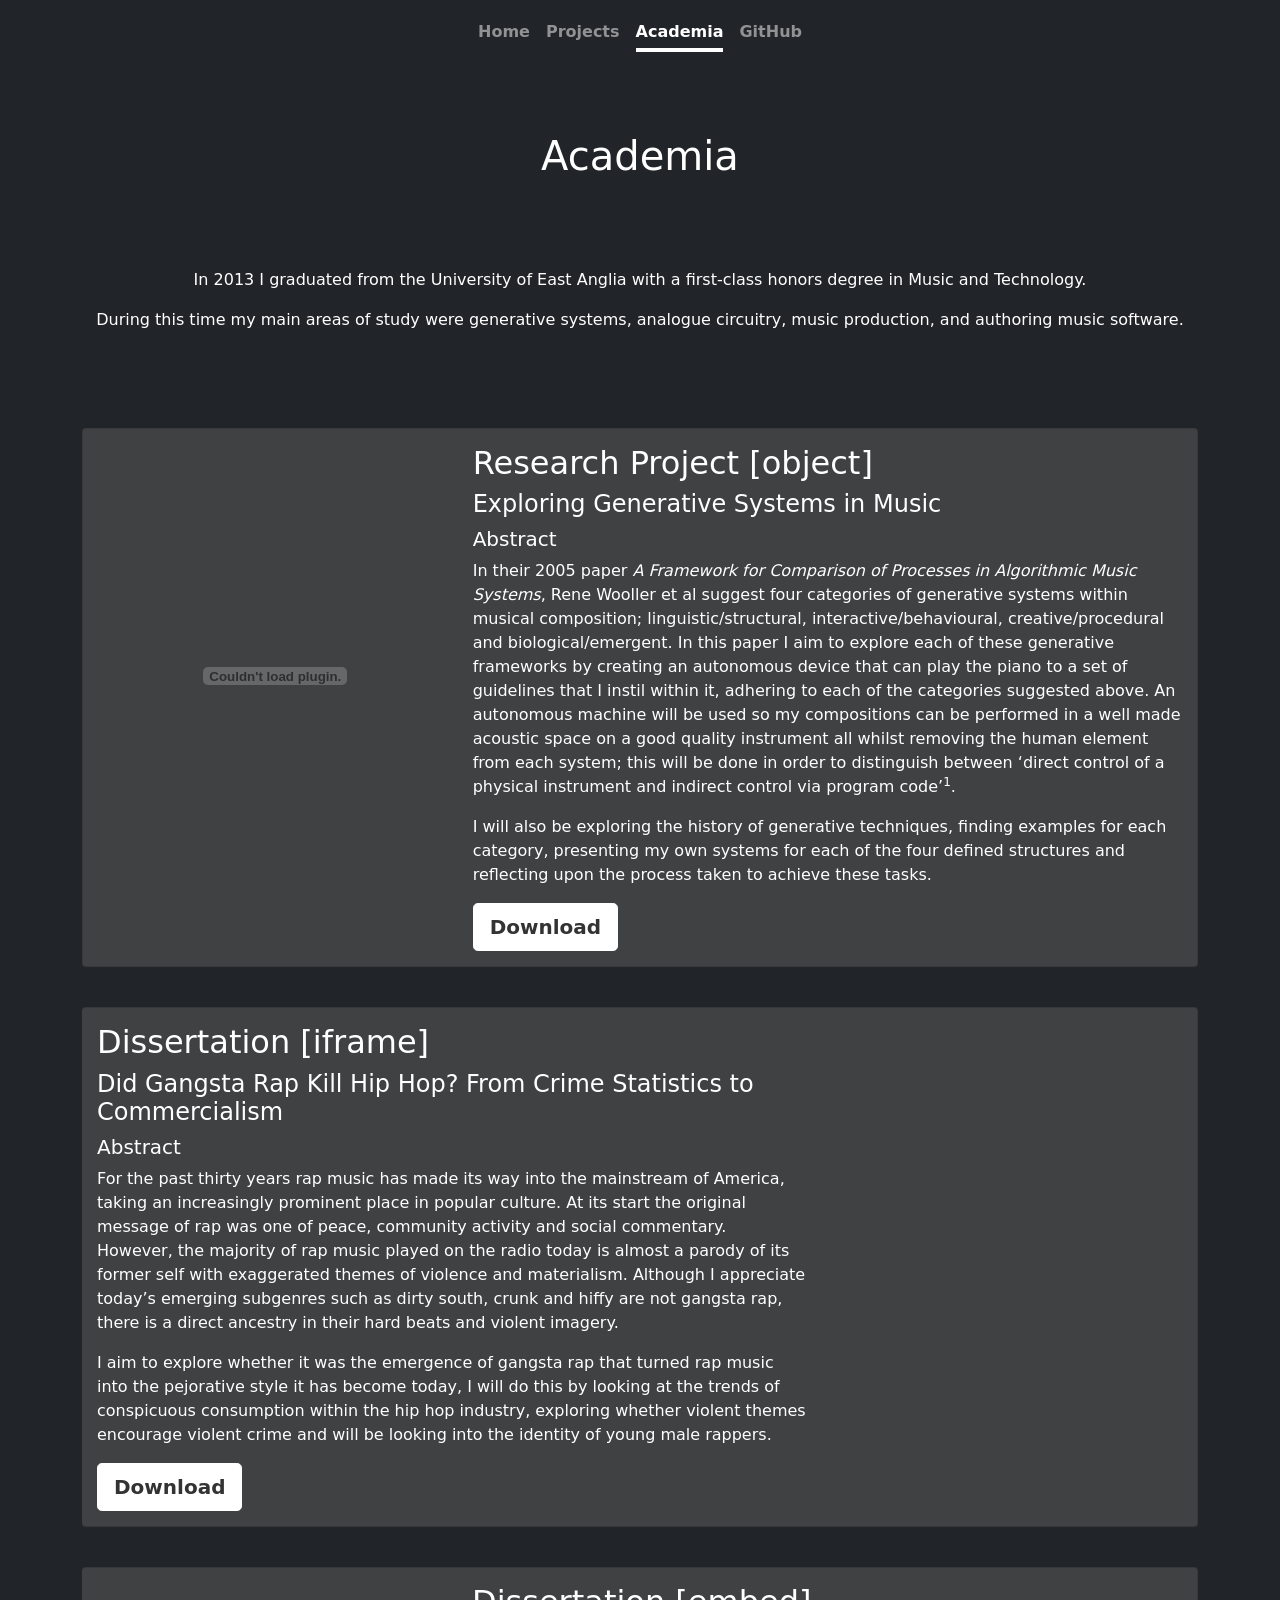
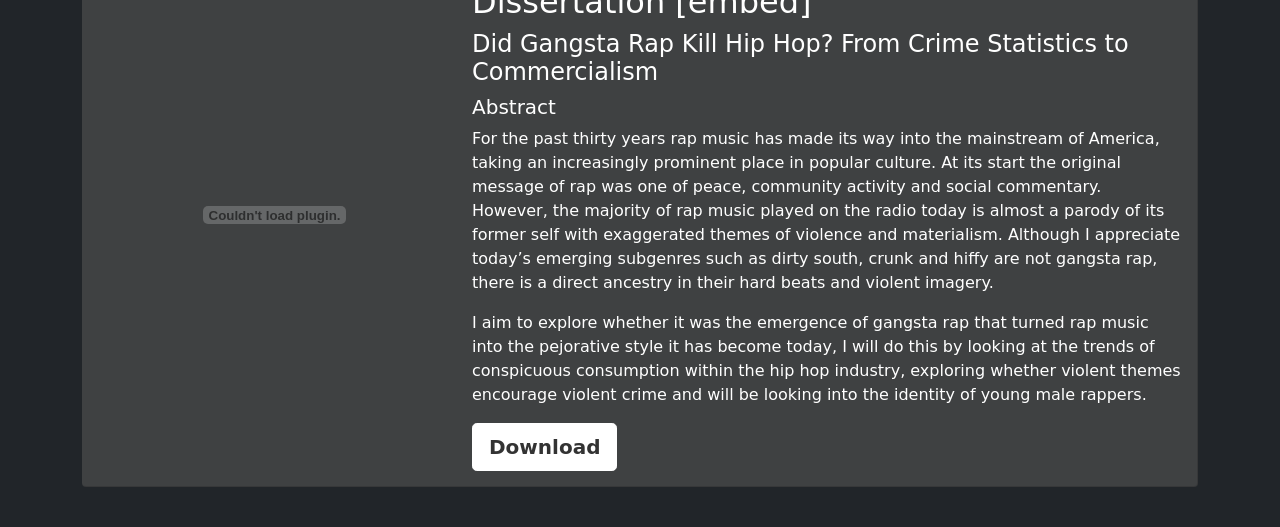
==== academia/index.html @ 973aef9a "Adding academia page" ====
<!doctype html>
<html lang="en" class="h-100">
    <head>
        <meta charset="utf-8">
        <meta name="viewport" content="width=device-width, initial-scale=1">
        <title>Toby Butchart GitHub</title>
        <meta name="author" content="Toby Butchart">
        <meta name="description" content="Delphi, C#, PHP and Web developer. 10 years experience specialising in systems design and hardware integration.">
        <meta name="subject" content="Toby Butchart">
        <meta name="application-name" content="Toby Butchart">
        <meta name="theme-color" content="#212529">
        <meta name="msapplication-TileColor" content="#212529">
        <meta property="og:url" content="https://tobybutchart.github.io/academia/">
        <meta property="og:locale" content="en">
        <meta property="og:type" content="website">
        <meta property="og:title" content="Toby Butchart">
        <meta property="og:image" content="../img/icons/android-chrome-192x192.png">
        <meta property="og:image:alt" content="Toby Butchart">
        <meta property="og:description" content="Delphi, C#, PHP and Web developer. 10 years experience specialising in systems design and hardware integration.">
        <meta property="og:site_name" content="tobybutchart.github.io">
        <meta property="article:author" content="Toby Butchart">
        <meta name="twitter:url" content="https://tobybutchart.github.io/academia/">
        <meta name="twitter:title" content="Toby Butchart">
        <meta name="twitter:card" content="summary">
        <meta name="twitter:description" content="Delphi, C#, PHP and Web developer. 10 years experience specialising in systems design and hardware integration.">
        <meta name="twitter:image" content="../img/icons/android-chrome-192x192.png">
        <meta name="twitter:image:alt" content="Toby Butchart">
        <link rel="apple-touch-icon-precomposed" href="../img/icons/favicon-32x32.png">
        <link rel="apple-touch-icon" sizes="180x180" href="../img/icons/apple-touch-icon.png">
        <link rel="icon" type="image/png" href="../img/icons/favicon-16x16.png" sizes="16x16">
        <link rel="icon" type="image/png" href="../img/icons/favicon-32x32.png" sizes="32x32">
        <link rel="icon" type="image/png" href="../img/icons/apple-touch-icon.png" sizes="180x180">
        <link rel="icon" type="image/png" href="../img/icons/android-chrome-192x192.png" sizes="192x192">
        <link rel="icon" type="image/png" href="../img/icons/android-chrome-512x512.png" sizes="512x512">
        <link rel="shortcut icon" href="../img/icons/favicon-32x32.png">
        <link rel="icon" type="image/png" href="../img/icons/favicon-32x32.png">
        <!--[if IE]><link rel="SHORTCUT ICON" href="../img/icons/favicon.ico"/><![endif]-->
        <link href="../css/bootstrap.min.css" rel="stylesheet">
        <style>
            .bd-placeholder-img {
                font-size: 1.125rem;
                text-anchor: middle;
                -webkit-user-select: none;
                -moz-user-select: none;
                user-select: none;
            }
            @media (min-width: 768px) {
                .bd-placeholder-img-lg {
                    font-size: 3.5rem;
                }
            }
        </style>
        <link href="../css/cover.css" rel="stylesheet">
    </head>
    <body class="d-flex h-100 text-center text-white bg-dark">
        <div class="projects-container d-flex w-100 h-100 p-3 mx-auto flex-column">
            <header class="mb-auto">
                <div>
                    <nav class="nav nav-masthead justify-content-center">
                        <a class="nav-link" href="https://tobybutchart.github.io/">Home</a>
                        <a class="nav-link" href="https://tobybutchart.github.io/projects/">Projects</a>
                        <a class="nav-link active" aria-current="page" href="https://tobybutchart.github.io/academia/">Academia</a>
                        <a class="nav-link" href="https://github.com/tobybutchart/">GitHub</a>
                    </nav>
                </div>
            </header>
            <main class="px-3">
                <h1 class="projects-heading">Academia</h1>
                <p>In 2013 I graduated from the University of East Anglia with a first-class honors degree in Music and Technology.</p>
                <p class="intro-text">During this time my main areas of study were generative systems, analogue circuitry, music production, and authoring music software.</p>
                <div class="container text-start">
                    <div class="card-group vgr-cards">
                        <div class="card bg-darkish rounded">
                            <div class="card-img-body">
                                <object class="pdf card-document" data="../docs/Exploring Generative Systems in Music.pdf"></object>
                            </div>
                            <div class="card-body">
                                <h2 class="card-title">Research Project [object]</h2>
                                <h4>Exploring Generative Systems in Music</h4>
                                <h5>Abstract</h5>
                                <p class="card-text">In their 2005 paper <i>A Framework for Comparison of Processes in Algorithmic Music Systems</i>, Rene Wooller et al suggest four categories of generative systems within musical composition; linguistic/structural, interactive/behavioural, creative/procedural and biological/emergent. In this paper I aim to explore each of these generative frameworks by creating an autonomous device that can play the piano to a set of guidelines that I instil within it, adhering to each of the categories suggested above. An autonomous machine will be used so my compositions can be performed in a well made acoustic space on a good quality instrument all whilst removing the human element from each system; this will be done in order to distinguish between ‘direct control of a physical instrument and indirect control via program code’<sup>1</sup>.</p>
                                <p class="card-text">I will also be exploring the history of generative techniques, finding examples for each category, presenting my own systems for each of the four defined structures and reflecting upon the process taken to achieve these tasks.</p>
                                <a href="https://tobybutchart.github.io/docs/Exploring%20Generative%20Systems%20in%20Music.pdf" class="btn btn-lg btn-secondary fw-bold border-white bg-white" download>Download</a>
                            </div>
                        </div>
                        <div class="card bg-darkish rounded">
                            <div class="card-img-body">
                                <iframe class="pdf card-document" src="../docs/Did Gangsta Rap Kill Hip Hop.pdf"></iframe>
                            </div>
                            <div class="card-body">
                                <h2 class="card-title">Dissertation [iframe]</h2>
                                <h4>Did Gangsta Rap Kill Hip Hop? From Crime Statistics to Commercialism</h4>
                                <h5>Abstract</h5>
                                <p class="card-text">For the past thirty years rap music has made its way into the mainstream of America, taking an increasingly prominent place in popular culture. At its start the original message of rap was one of peace, community activity and social commentary. However, the majority of rap music played on the radio today is almost a parody of its former self with exaggerated themes of violence and materialism. Although I appreciate today’s emerging subgenres such as dirty south, crunk and hiffy are not gangsta rap, there is a direct ancestry in their hard beats and violent imagery.</p>
                                <p class="card-text">I aim to explore whether it was the emergence of gangsta rap that turned rap music into the pejorative style it has become today, I will do this by looking at the trends of conspicuous consumption within the hip hop industry, exploring whether violent themes encourage violent crime and will be looking into the identity of young male rappers.</p>
                                <a href="https://tobybutchart.github.io/docs/Did%20Gangsta%20Rap%20Kill%20Hip%20Hop.pdf" class="btn btn-lg btn-secondary fw-bold border-white bg-white" download>Download</a>
                            </div>
                        </div>
                        <div class="card bg-darkish rounded">
                            <div class="card-img-body">
                                <embed class="pdf card-document" src="../docs/Did Gangsta Rap Kill Hip Hop.pdf">
                            </div>
                            <div class="card-body">
                                <h2 class="card-title">Dissertation [embed]</h2>
                                <h4>Did Gangsta Rap Kill Hip Hop? From Crime Statistics to Commercialism</h4>
                                <h5>Abstract</h5>
                                <p class="card-text">For the past thirty years rap music has made its way into the mainstream of America, taking an increasingly prominent place in popular culture. At its start the original message of rap was one of peace, community activity and social commentary. However, the majority of rap music played on the radio today is almost a parody of its former self with exaggerated themes of violence and materialism. Although I appreciate today’s emerging subgenres such as dirty south, crunk and hiffy are not gangsta rap, there is a direct ancestry in their hard beats and violent imagery.</p>
                                <p class="card-text">I aim to explore whether it was the emergence of gangsta rap that turned rap music into the pejorative style it has become today, I will do this by looking at the trends of conspicuous consumption within the hip hop industry, exploring whether violent themes encourage violent crime and will be looking into the identity of young male rappers.</p>
                                <a href="https://tobybutchart.github.io/docs/Did%20Gangsta%20Rap%20Kill%20Hip%20Hop.pdf" class="btn btn-lg btn-secondary fw-bold border-white bg-white" download>Download</a>
                            </div>
                        </div>
                    </div>
                </div>
            </main>
        </div>
    </body>
</html>
---- css/cover.css ----
/*
 * Globals
 */


/* Custom default button */
.btn-secondary,
.btn-secondary:hover,
.btn-secondary:focus {
    color: #333;
    text-shadow: none; /* Prevent inheritance from `body` */
}


/*
 * Base structure
 */

.cover-body {
    text-shadow: 0 .05rem .1rem rgba(0, 0, 0, .5);
    box-shadow: inset 0 0 5rem rgba(0, 0, 0, .5);
}

.cover-container {
    max-width: 42em;
}

.intro-text {
    padding-bottom: 80px;
}

/*
 * Header
 */

.nav-masthead .nav-link {
    padding: .25rem 0;
    font-weight: 700;
    color: rgba(255, 255, 255, .5);
    background-color: transparent;
    border-bottom: .25rem solid transparent;
}

.nav-masthead .nav-link:hover,
.nav-masthead .nav-link:focus {
    border-bottom-color: rgba(255, 255, 255, .25);
}

.nav-masthead .nav-link + .nav-link {
    margin-left: 1rem;
}

.nav-masthead .active {
    color: #fff;
    border-bottom-color: #fff;
}

.bg-darkish {
    background-color: #3f4142 !important; /*575A5D*/
}

.rounded {
    border-bottom-right-radius: calc(.25rem - 1px);
    border-bottom-left-radius: calc(.25rem - 1px);
}

/*
 * Projects
 */

.projects-heading {
    padding-top: 80px;
    padding-bottom: 80px;
}

 .projects-container {
     max-width: 78em;
 }

.vgr-cards {
    .card {
        display: flex;
        flex-flow: wrap;
        flex: 100%;
        margin-bottom: 40px;
        padding: 15px;

        &:nth-child(even) .card-img-body {
            order: 2;
        }

        &:nth-child(even) .card-body {
            padding-left: 0;
            padding-right: 1.25rem;
        }

        @media (max-width: 576px) {
            display: block;
        }
    }

    .card-img-body {
        flex: 1;
        overflow: hidden;
        position: relative;

        @media (max-width: 576px) {
            width: 100%;
            height: 200px;
            margin-bottom: 20px;
        }
    }

    .card-img {
        width: 100%;
        height: auto;
        position: absolute;
        margin-left: 50%;
        transform: translateX(-50%);

        @media (max-width: 1140px) {
            margin: 0;
            transform: none;
            width: 100%;
            height: auto;
        }
    }

    .card-body {
        flex: 2;
        padding: 0 0 0 1.25rem;

        @media (max-width: 576px) {
            padding: 0;
        }
    }

    .card-document {
        width: 100%;
        min-height: 29em;
    }
}
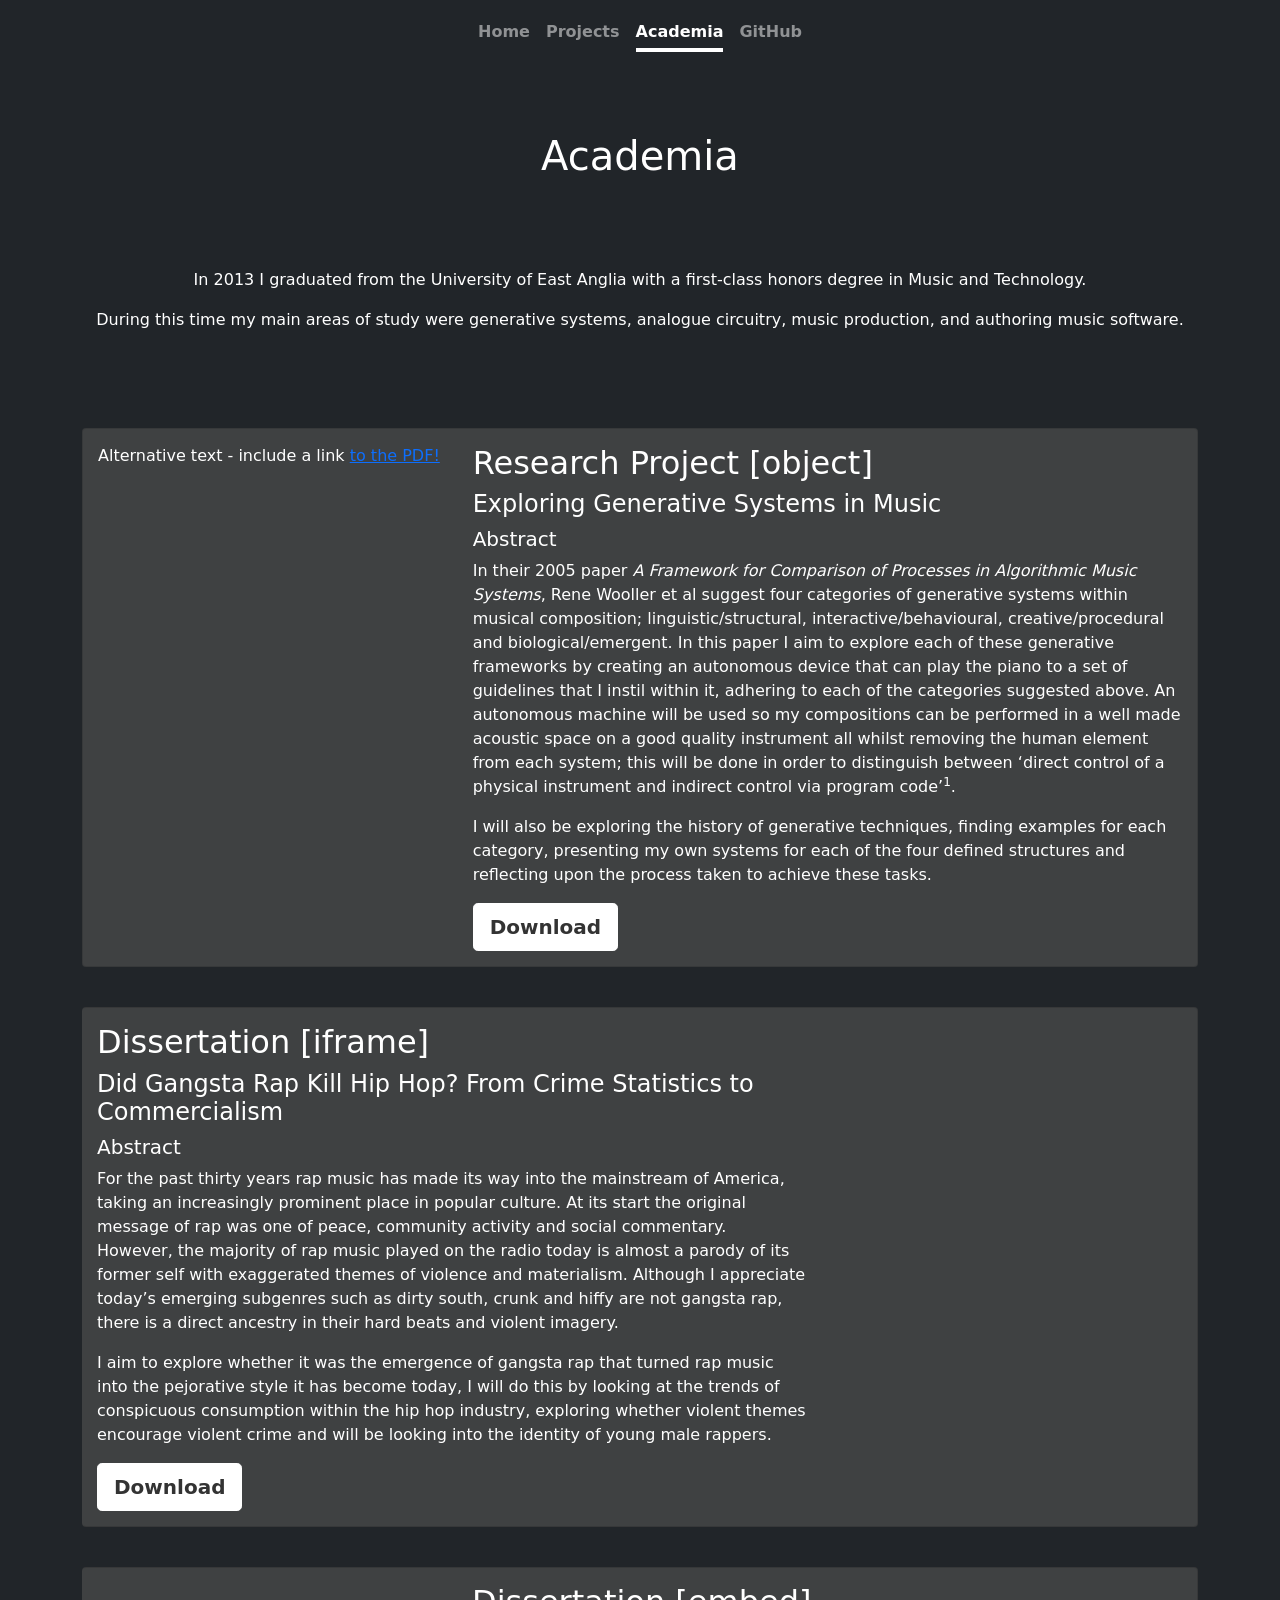
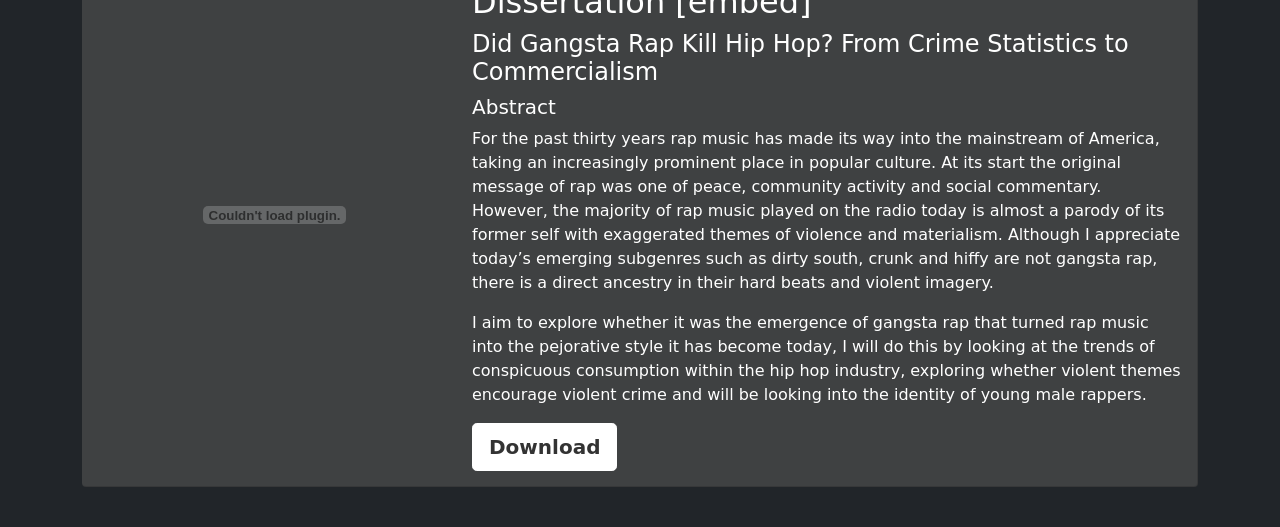
==== commit b53513a1: "Adding academia page" ====
--- a/academia/index.html
+++ b/academia/index.html
@@ -72,7 +72,9 @@
                     <div class="card-group vgr-cards">
                         <div class="card bg-darkish rounded">
                             <div class="card-img-body">
-                                <object class="pdf card-document" data="../docs/Exploring Generative Systems in Music.pdf"></object>
+                                <object class="pdf card-document" data="../docs/Exploring Generative Systems in Music.pdf">
+                                    <p>Alternative text - include a link <a href="https://tobybutchart.github.io/docs/Exploring%20Generative%20Systems%20in%20Music.pdf">to the PDF!</a></p>
+                                </object>
                             </div>
                             <div class="card-body">
                                 <h2 class="card-title">Research Project [object]</h2>
@@ -98,7 +100,7 @@
                         </div>
                         <div class="card bg-darkish rounded">
                             <div class="card-img-body">
-                                <embed class="pdf card-document" src="../docs/Did Gangsta Rap Kill Hip Hop.pdf">
+                                <embed type="application/pdf" class="pdf card-document" src="../docs/Did Gangsta Rap Kill Hip Hop.pdf">
                             </div>
                             <div class="card-body">
                                 <h2 class="card-title">Dissertation [embed]</h2>
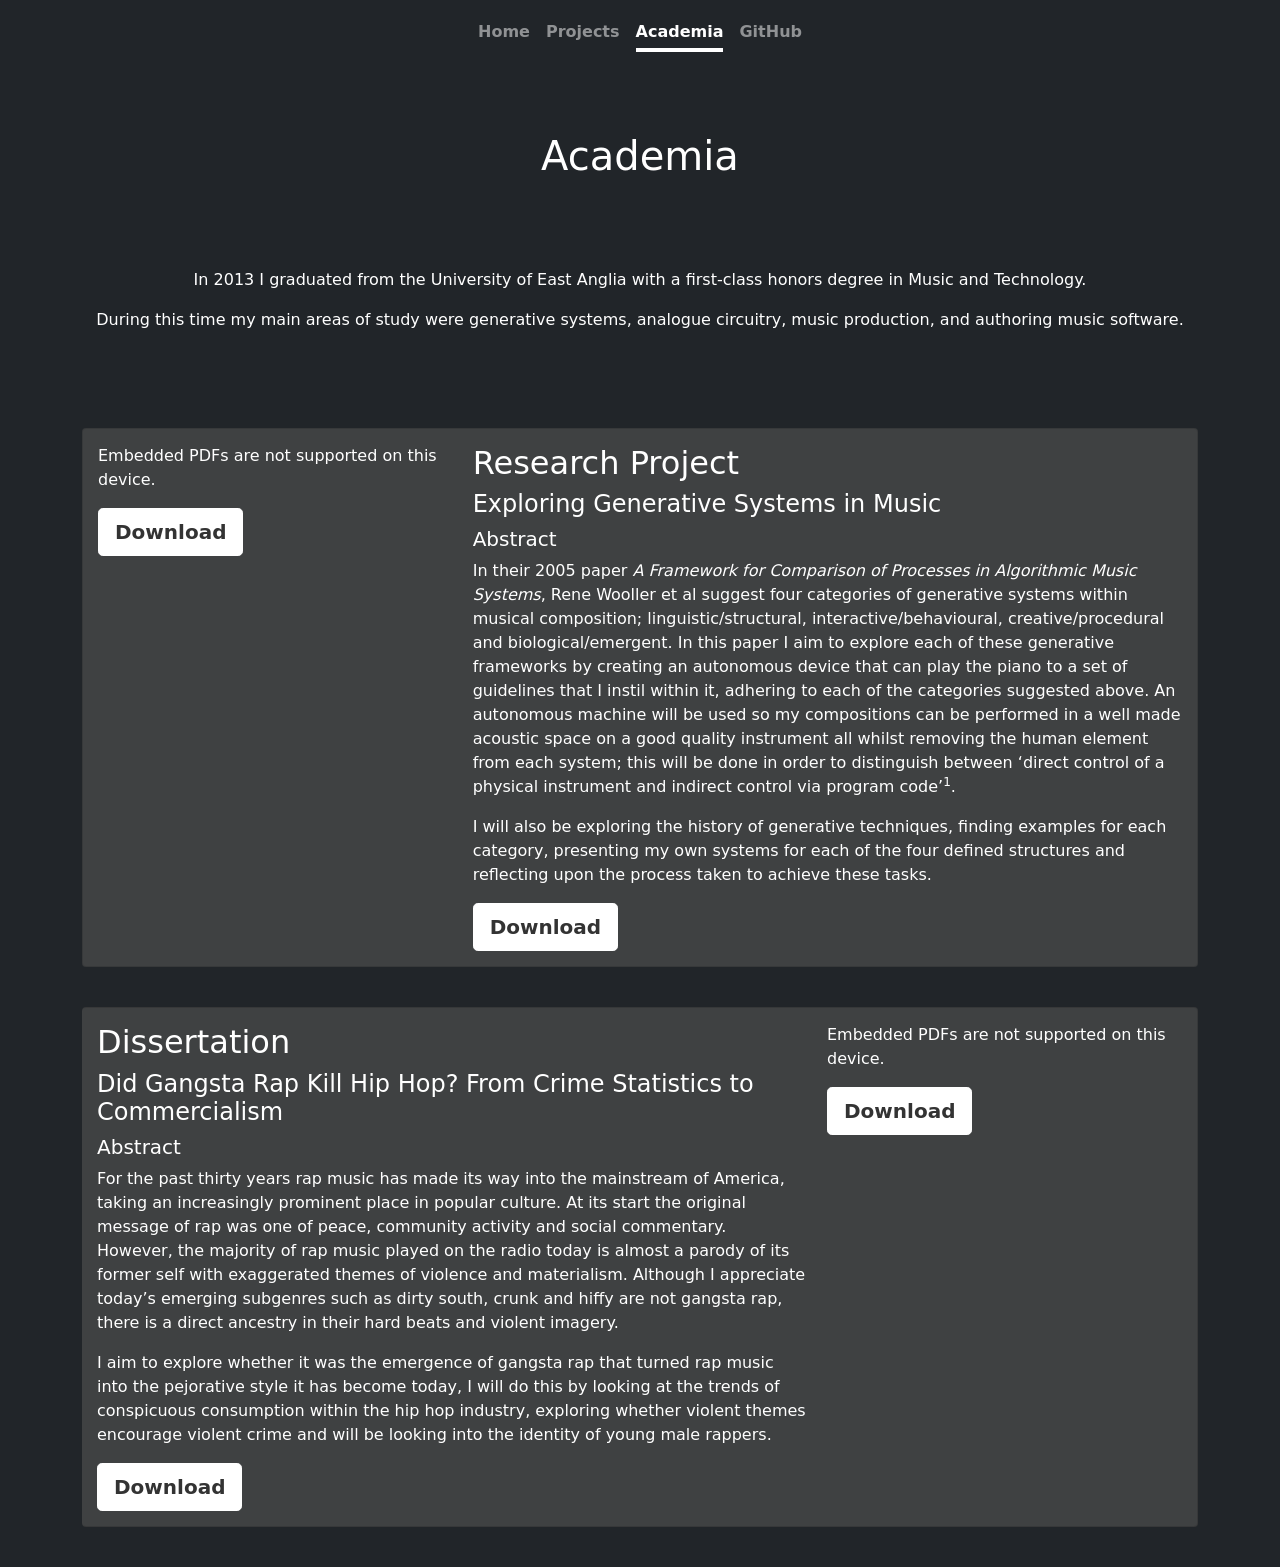
==== commit caaee696: "Adding academia page" ====
--- a/academia/index.html
+++ b/academia/index.html
@@ -73,11 +73,12 @@
                         <div class="card bg-darkish rounded">
                             <div class="card-img-body">
                                 <object class="pdf card-document" data="../docs/Exploring Generative Systems in Music.pdf">
-                                    <p>Alternative text - include a link <a href="https://tobybutchart.github.io/docs/Exploring%20Generative%20Systems%20in%20Music.pdf">to the PDF!</a></p>
+                                    <p>Embedded PDFs are not supported on this device.</a></p>
+                                    <a href="https://tobybutchart.github.io/docs/Exploring%20Generative%20Systems%20in%20Music.pdf" class="btn btn-lg btn-secondary fw-bold border-white bg-white" download>Download</a>
                                 </object>
                             </div>
                             <div class="card-body">
-                                <h2 class="card-title">Research Project [object]</h2>
+                                <h2 class="card-title">Research Project</h2>
                                 <h4>Exploring Generative Systems in Music</h4>
                                 <h5>Abstract</h5>
                                 <p class="card-text">In their 2005 paper <i>A Framework for Comparison of Processes in Algorithmic Music Systems</i>, Rene Wooller et al suggest four categories of generative systems within musical composition; linguistic/structural, interactive/behavioural, creative/procedural and biological/emergent. In this paper I aim to explore each of these generative frameworks by creating an autonomous device that can play the piano to a set of guidelines that I instil within it, adhering to each of the categories suggested above. An autonomous machine will be used so my compositions can be performed in a well made acoustic space on a good quality instrument all whilst removing the human element from each system; this will be done in order to distinguish between ‘direct control of a physical instrument and indirect control via program code’<sup>1</sup>.</p>
@@ -87,23 +88,15 @@
                         </div>
                         <div class="card bg-darkish rounded">
                             <div class="card-img-body">
-                                <iframe class="pdf card-document" src="../docs/Did Gangsta Rap Kill Hip Hop.pdf"></iframe>
+                                <!--<iframe class="pdf card-document" src="../docs/Did Gangsta Rap Kill Hip Hop.pdf"></iframe>-->
+                                <!--<embed type="application/pdf" class="pdf card-document" src="../docs/Did Gangsta Rap Kill Hip Hop.pdf">-->
+                                <object class="pdf card-document" data="../docs/Did Gangsta Rap Kill Hip Hop.pdf">
+                                    <p>Embedded PDFs are not supported on this device.</a></p>
+                                    <a href="https://tobybutchart.github.io/docs/Did%20Gangsta%20Rap%20Kill%20Hip%20Hop.pdf" class="btn btn-lg btn-secondary fw-bold border-white bg-white" download>Download</a>
+                                </object>
                             </div>
                             <div class="card-body">
-                                <h2 class="card-title">Dissertation [iframe]</h2>
-                                <h4>Did Gangsta Rap Kill Hip Hop? From Crime Statistics to Commercialism</h4>
-                                <h5>Abstract</h5>
-                                <p class="card-text">For the past thirty years rap music has made its way into the mainstream of America, taking an increasingly prominent place in popular culture. At its start the original message of rap was one of peace, community activity and social commentary. However, the majority of rap music played on the radio today is almost a parody of its former self with exaggerated themes of violence and materialism. Although I appreciate today’s emerging subgenres such as dirty south, crunk and hiffy are not gangsta rap, there is a direct ancestry in their hard beats and violent imagery.</p>
-                                <p class="card-text">I aim to explore whether it was the emergence of gangsta rap that turned rap music into the pejorative style it has become today, I will do this by looking at the trends of conspicuous consumption within the hip hop industry, exploring whether violent themes encourage violent crime and will be looking into the identity of young male rappers.</p>
-                                <a href="https://tobybutchart.github.io/docs/Did%20Gangsta%20Rap%20Kill%20Hip%20Hop.pdf" class="btn btn-lg btn-secondary fw-bold border-white bg-white" download>Download</a>
-                            </div>
-                        </div>
-                        <div class="card bg-darkish rounded">
-                            <div class="card-img-body">
-                                <embed type="application/pdf" class="pdf card-document" src="../docs/Did Gangsta Rap Kill Hip Hop.pdf">
-                            </div>
-                            <div class="card-body">
-                                <h2 class="card-title">Dissertation [embed]</h2>
+                                <h2 class="card-title">Dissertation</h2>
                                 <h4>Did Gangsta Rap Kill Hip Hop? From Crime Statistics to Commercialism</h4>
                                 <h5>Abstract</h5>
                                 <p class="card-text">For the past thirty years rap music has made its way into the mainstream of America, taking an increasingly prominent place in popular culture. At its start the original message of rap was one of peace, community activity and social commentary. However, the majority of rap music played on the radio today is almost a parody of its former self with exaggerated themes of violence and materialism. Although I appreciate today’s emerging subgenres such as dirty south, crunk and hiffy are not gangsta rap, there is a direct ancestry in their hard beats and violent imagery.</p>
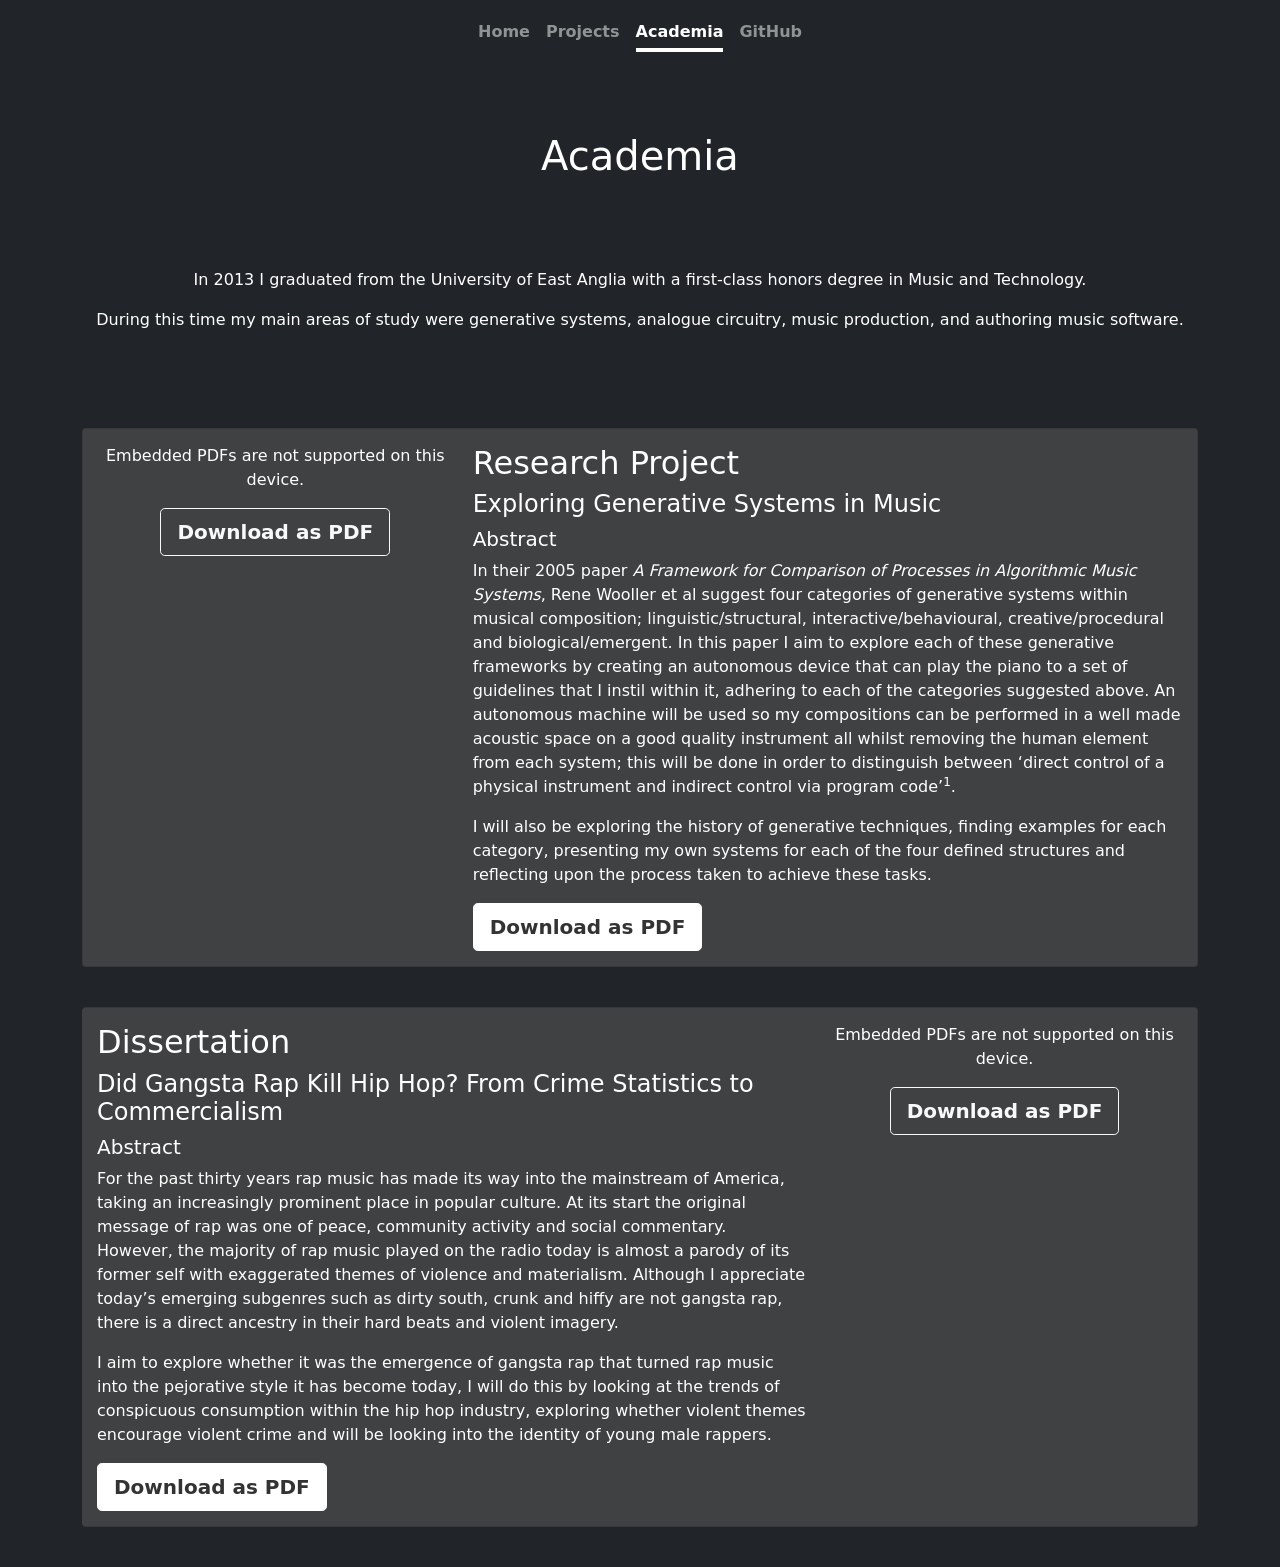
==== commit a8ba52b9: "Adding academia page" ====
--- a/academia/index.html
+++ b/academia/index.html
@@ -71,10 +71,10 @@
                 <div class="container text-start">
                     <div class="card-group vgr-cards">
                         <div class="card bg-darkish rounded">
-                            <div class="card-img-body">
+                            <div class="card-img-body text-center">
                                 <object class="pdf card-document" data="../docs/Exploring Generative Systems in Music.pdf">
                                     <p>Embedded PDFs are not supported on this device.</a></p>
-                                    <a href="https://tobybutchart.github.io/docs/Exploring%20Generative%20Systems%20in%20Music.pdf" class="btn btn-lg btn-secondary fw-bold border-white bg-white" download>Download</a>
+                                    <a href="https://tobybutchart.github.io/docs/Exploring%20Generative%20Systems%20in%20Music.pdf" class="btn btn-lg btn-outline-light fw-bold" download>Download as PDF</a>
                                 </object>
                             </div>
                             <div class="card-body">
@@ -83,16 +83,16 @@
                                 <h5>Abstract</h5>
                                 <p class="card-text">In their 2005 paper <i>A Framework for Comparison of Processes in Algorithmic Music Systems</i>, Rene Wooller et al suggest four categories of generative systems within musical composition; linguistic/structural, interactive/behavioural, creative/procedural and biological/emergent. In this paper I aim to explore each of these generative frameworks by creating an autonomous device that can play the piano to a set of guidelines that I instil within it, adhering to each of the categories suggested above. An autonomous machine will be used so my compositions can be performed in a well made acoustic space on a good quality instrument all whilst removing the human element from each system; this will be done in order to distinguish between ‘direct control of a physical instrument and indirect control via program code’<sup>1</sup>.</p>
                                 <p class="card-text">I will also be exploring the history of generative techniques, finding examples for each category, presenting my own systems for each of the four defined structures and reflecting upon the process taken to achieve these tasks.</p>
-                                <a href="https://tobybutchart.github.io/docs/Exploring%20Generative%20Systems%20in%20Music.pdf" class="btn btn-lg btn-secondary fw-bold border-white bg-white" download>Download</a>
+                                <a href="https://tobybutchart.github.io/docs/Exploring%20Generative%20Systems%20in%20Music.pdf" class="btn btn-lg btn-secondary fw-bold border-white bg-white" download>Download as PDF</a>
                             </div>
                         </div>
                         <div class="card bg-darkish rounded">
-                            <div class="card-img-body">
+                            <div class="card-img-body text-center">
                                 <!--<iframe class="pdf card-document" src="../docs/Did Gangsta Rap Kill Hip Hop.pdf"></iframe>-->
                                 <!--<embed type="application/pdf" class="pdf card-document" src="../docs/Did Gangsta Rap Kill Hip Hop.pdf">-->
                                 <object class="pdf card-document" data="../docs/Did Gangsta Rap Kill Hip Hop.pdf">
                                     <p>Embedded PDFs are not supported on this device.</a></p>
-                                    <a href="https://tobybutchart.github.io/docs/Did%20Gangsta%20Rap%20Kill%20Hip%20Hop.pdf" class="btn btn-lg btn-secondary fw-bold border-white bg-white" download>Download</a>
+                                    <a href="https://tobybutchart.github.io/docs/Did%20Gangsta%20Rap%20Kill%20Hip%20Hop.pdf" class="btn btn-lg btn-outline-light fw-bold" download>Download as PDF</a>
                                 </object>
                             </div>
                             <div class="card-body">
@@ -101,7 +101,7 @@
                                 <h5>Abstract</h5>
                                 <p class="card-text">For the past thirty years rap music has made its way into the mainstream of America, taking an increasingly prominent place in popular culture. At its start the original message of rap was one of peace, community activity and social commentary. However, the majority of rap music played on the radio today is almost a parody of its former self with exaggerated themes of violence and materialism. Although I appreciate today’s emerging subgenres such as dirty south, crunk and hiffy are not gangsta rap, there is a direct ancestry in their hard beats and violent imagery.</p>
                                 <p class="card-text">I aim to explore whether it was the emergence of gangsta rap that turned rap music into the pejorative style it has become today, I will do this by looking at the trends of conspicuous consumption within the hip hop industry, exploring whether violent themes encourage violent crime and will be looking into the identity of young male rappers.</p>
-                                <a href="https://tobybutchart.github.io/docs/Did%20Gangsta%20Rap%20Kill%20Hip%20Hop.pdf" class="btn btn-lg btn-secondary fw-bold border-white bg-white" download>Download</a>
+                                <a href="https://tobybutchart.github.io/docs/Did%20Gangsta%20Rap%20Kill%20Hip%20Hop.pdf" class="btn btn-lg btn-secondary fw-bold border-white bg-white" download>Download as PDF</a>
                             </div>
                         </div>
                     </div>
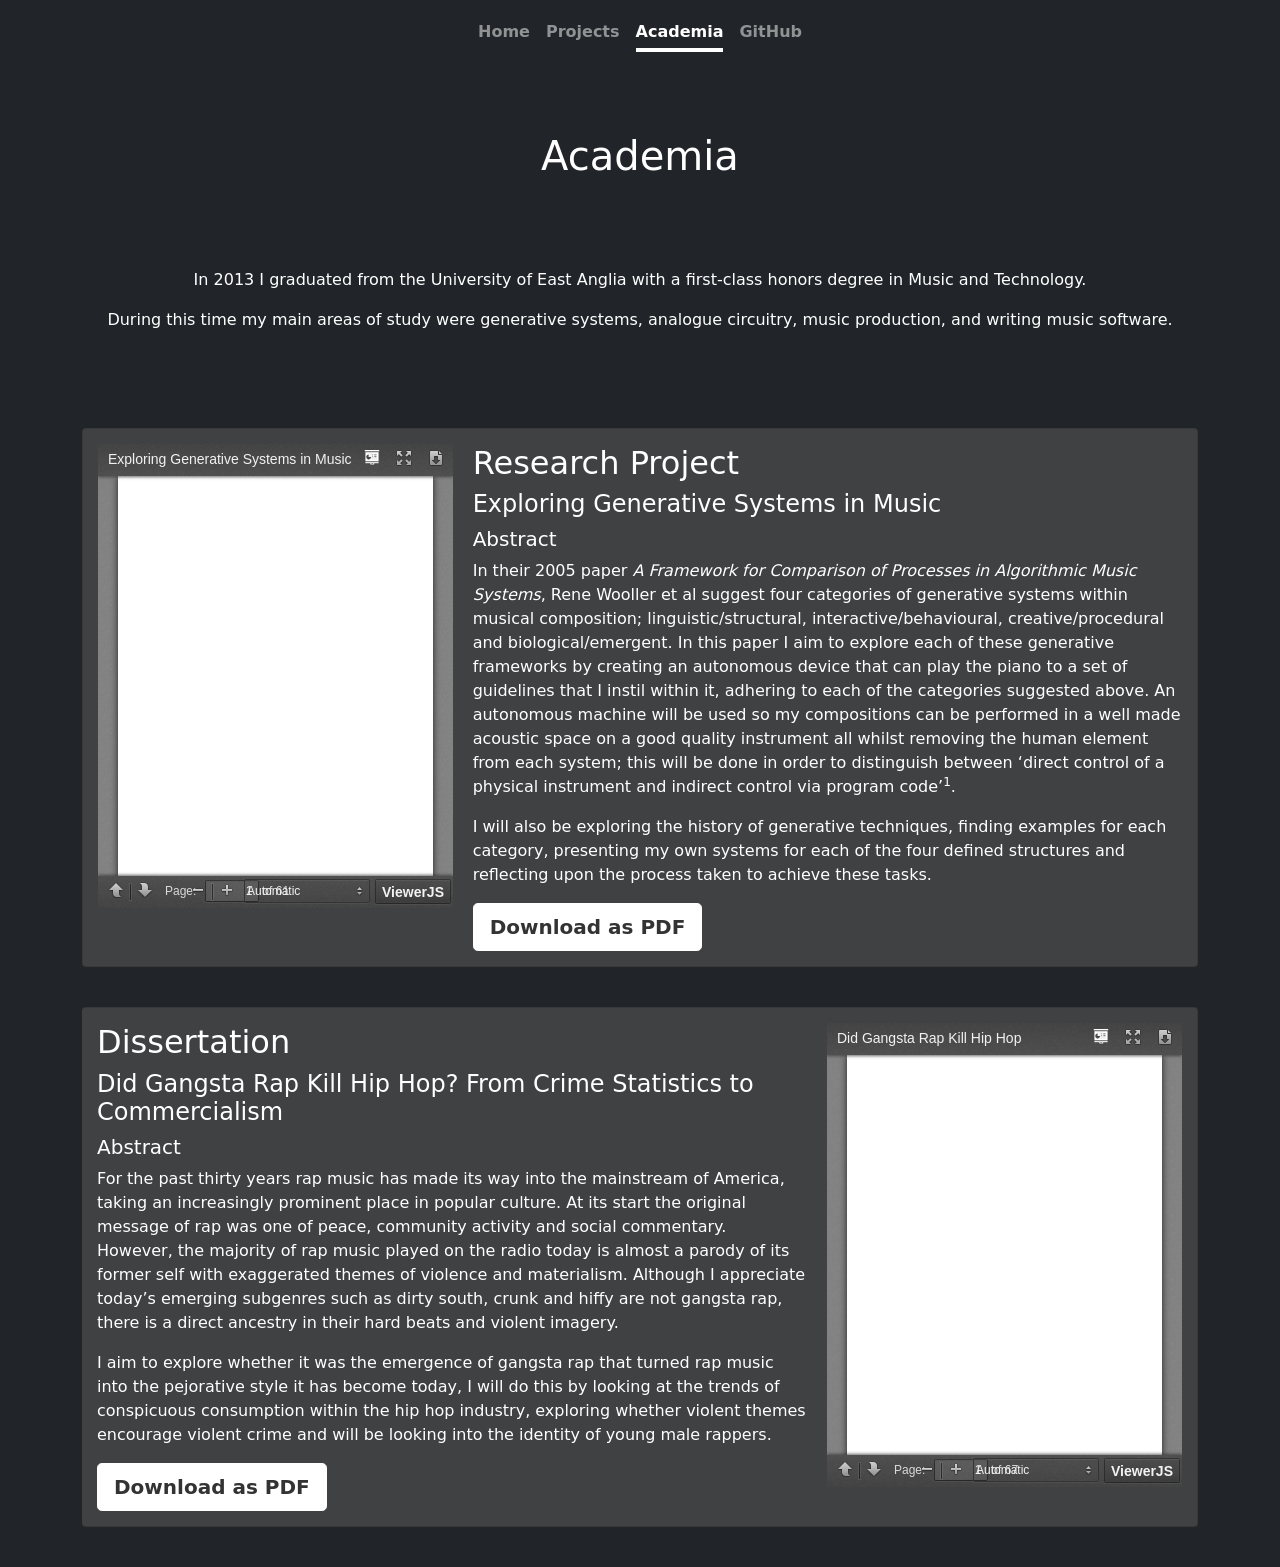
==== commit a8c8c983: "Adding ViewerJS" ====
--- a/academia/index.html
+++ b/academia/index.html
@@ -57,9 +57,9 @@
             <header class="mb-auto">
                 <div>
                     <nav class="nav nav-masthead justify-content-center">
-                        <a class="nav-link" href="https://tobybutchart.github.io/">Home</a>
-                        <a class="nav-link" href="https://tobybutchart.github.io/projects/">Projects</a>
-                        <a class="nav-link active" aria-current="page" href="https://tobybutchart.github.io/academia/">Academia</a>
+                        <a class="nav-link" href="../">Home</a>
+                        <a class="nav-link" href="../Projects/">Projects</a>
+                        <a class="nav-link active" aria-current="page" href="../Academia/">Academia</a>
                         <a class="nav-link" href="https://github.com/tobybutchart/">GitHub</a>
                     </nav>
                 </div>
@@ -67,23 +67,27 @@
             <main class="px-3">
                 <h1 class="projects-heading">Academia</h1>
                 <p>In 2013 I graduated from the University of East Anglia with a first-class honors degree in Music and Technology.</p>
-                <p class="intro-text">During this time my main areas of study were generative systems, analogue circuitry, music production, and authoring music software.</p>
+                <p class="intro-text">During this time my main areas of study were generative systems, analogue circuitry, music production, and writing music software.</p>
                 <div class="container text-start">
                     <div class="card-group vgr-cards">
                         <div class="card bg-darkish rounded">
                             <div class="card-img-body text-center">
                                 <object class="pdf card-document" data="../docs/Exploring Generative Systems in Music.pdf">
-                                    <p>Embedded PDFs are not supported on this device.</a></p>
-                                    <a href="https://tobybutchart.github.io/docs/Exploring%20Generative%20Systems%20in%20Music.pdf" class="btn btn-lg btn-outline-light fw-bold" download>Download as PDF</a>
+                                    <!-- fallback to ViewerJS if embedded PDFs not supported -->
+                                    <iframe class="pdf card-document" src="/ViewerJS/?title=Exploring Generative Systems in Music#../docs/Exploring%20Generative%20Systems%20in%20Music.pdf" allowfullscreen webkitallowfullscreen>
+                                        <!-- fallback to message if iFrames not supported -->
+                                        <p>Embedded PDFs are not supported on this device.</a></p>
+                                        <a href="../docs/Exploring%20Generative%20Systems%20in%20Music.pdf" class="btn btn-lg btn-outline-light fw-bold" download>Download as PDF</a>
+                                    </iframe>
                                 </object>
                             </div>
                             <div class="card-body">
                                 <h2 class="card-title">Research Project</h2>
                                 <h4>Exploring Generative Systems in Music</h4>
                                 <h5>Abstract</h5>
-                                <p class="card-text">In their 2005 paper <i>A Framework for Comparison of Processes in Algorithmic Music Systems</i>, Rene Wooller et al suggest four categories of generative systems within musical composition; linguistic/structural, interactive/behavioural, creative/procedural and biological/emergent. In this paper I aim to explore each of these generative frameworks by creating an autonomous device that can play the piano to a set of guidelines that I instil within it, adhering to each of the categories suggested above. An autonomous machine will be used so my compositions can be performed in a well made acoustic space on a good quality instrument all whilst removing the human element from each system; this will be done in order to distinguish between ‘direct control of a physical instrument and indirect control via program code’<sup>1</sup>.</p>
+                                <p class="card-text">In their 2005 paper <cite>A Framework for Comparison of Processes in Algorithmic Music Systems</cite>, Rene Wooller et al suggest four categories of generative systems within musical composition; linguistic/structural, interactive/behavioural, creative/procedural and biological/emergent. In this paper I aim to explore each of these generative frameworks by creating an autonomous device that can play the piano to a set of guidelines that I instil within it, adhering to each of the categories suggested above. An autonomous machine will be used so my compositions can be performed in a well made acoustic space on a good quality instrument all whilst removing the human element from each system; this will be done in order to distinguish between ‘direct control of a physical instrument and indirect control via program code’<sup>1</sup>.</p>
                                 <p class="card-text">I will also be exploring the history of generative techniques, finding examples for each category, presenting my own systems for each of the four defined structures and reflecting upon the process taken to achieve these tasks.</p>
-                                <a href="https://tobybutchart.github.io/docs/Exploring%20Generative%20Systems%20in%20Music.pdf" class="btn btn-lg btn-secondary fw-bold border-white bg-white" download>Download as PDF</a>
+                                <a href="../docs/Exploring%20Generative%20Systems%20in%20Music.pdf" class="btn btn-lg btn-secondary fw-bold border-white bg-white" download>Download as PDF</a>
                             </div>
                         </div>
                         <div class="card bg-darkish rounded">
@@ -91,8 +95,12 @@
                                 <!--<iframe class="pdf card-document" src="../docs/Did Gangsta Rap Kill Hip Hop.pdf"></iframe>-->
                                 <!--<embed type="application/pdf" class="pdf card-document" src="../docs/Did Gangsta Rap Kill Hip Hop.pdf">-->
                                 <object class="pdf card-document" data="../docs/Did Gangsta Rap Kill Hip Hop.pdf">
-                                    <p>Embedded PDFs are not supported on this device.</a></p>
-                                    <a href="https://tobybutchart.github.io/docs/Did%20Gangsta%20Rap%20Kill%20Hip%20Hop.pdf" class="btn btn-lg btn-outline-light fw-bold" download>Download as PDF</a>
+                                    <!-- fallback to ViewerJS if embedded PDFs not supported -->
+                                    <iframe class="pdf card-document" src="/ViewerJS/?title=Did Gangsta Rap Kill Hip Hop#../docs/Did%20Gangsta%20Rap%20Kill%20Hip%20Hop.pdf" allowfullscreen webkitallowfullscreen>
+                                        <!-- fallback to message if iFrames not supported -->
+                                        <p>Embedded PDFs are not supported on this device.</a></p>
+                                        <a href="../docs/Did%20Gangsta%20Rap%20Kill%20Hip%20Hop.pdf" class="btn btn-lg btn-outline-light fw-bold" download>Download as PDF</a>
+                                    </iframe>
                                 </object>
                             </div>
                             <div class="card-body">
@@ -101,7 +109,7 @@
                                 <h5>Abstract</h5>
                                 <p class="card-text">For the past thirty years rap music has made its way into the mainstream of America, taking an increasingly prominent place in popular culture. At its start the original message of rap was one of peace, community activity and social commentary. However, the majority of rap music played on the radio today is almost a parody of its former self with exaggerated themes of violence and materialism. Although I appreciate today’s emerging subgenres such as dirty south, crunk and hiffy are not gangsta rap, there is a direct ancestry in their hard beats and violent imagery.</p>
                                 <p class="card-text">I aim to explore whether it was the emergence of gangsta rap that turned rap music into the pejorative style it has become today, I will do this by looking at the trends of conspicuous consumption within the hip hop industry, exploring whether violent themes encourage violent crime and will be looking into the identity of young male rappers.</p>
-                                <a href="https://tobybutchart.github.io/docs/Did%20Gangsta%20Rap%20Kill%20Hip%20Hop.pdf" class="btn btn-lg btn-secondary fw-bold border-white bg-white" download>Download as PDF</a>
+                                <a href="../docs/Did%20Gangsta%20Rap%20Kill%20Hip%20Hop.pdf" class="btn btn-lg btn-secondary fw-bold border-white bg-white" download>Download as PDF</a>
                             </div>
                         </div>
                     </div>
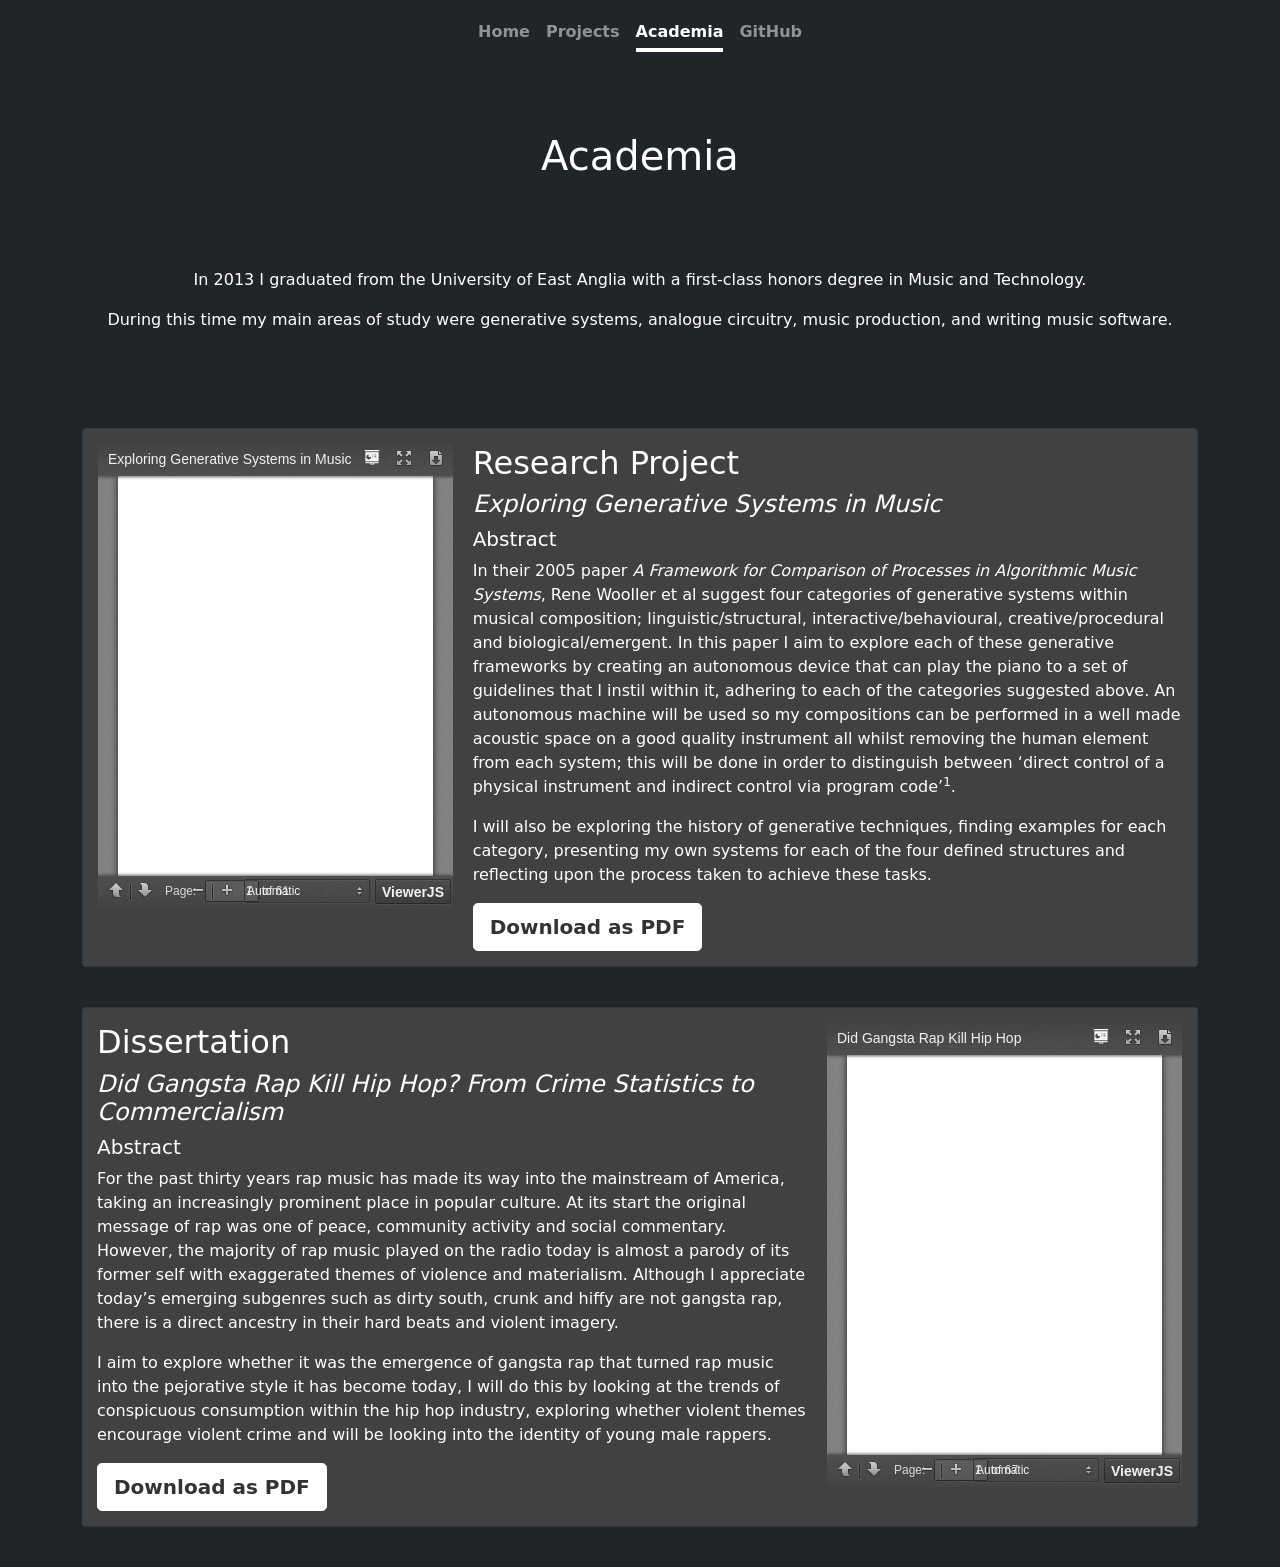
==== commit ef671f54: "Adding ViewerJS" ====
--- a/academia/index.html
+++ b/academia/index.html
@@ -83,7 +83,7 @@
                             </div>
                             <div class="card-body">
                                 <h2 class="card-title">Research Project</h2>
-                                <h4>Exploring Generative Systems in Music</h4>
+                                <h4><i>Exploring Generative Systems in Music</i></h4>
                                 <h5>Abstract</h5>
                                 <p class="card-text">In their 2005 paper <cite>A Framework for Comparison of Processes in Algorithmic Music Systems</cite>, Rene Wooller et al suggest four categories of generative systems within musical composition; linguistic/structural, interactive/behavioural, creative/procedural and biological/emergent. In this paper I aim to explore each of these generative frameworks by creating an autonomous device that can play the piano to a set of guidelines that I instil within it, adhering to each of the categories suggested above. An autonomous machine will be used so my compositions can be performed in a well made acoustic space on a good quality instrument all whilst removing the human element from each system; this will be done in order to distinguish between ‘direct control of a physical instrument and indirect control via program code’<sup>1</sup>.</p>
                                 <p class="card-text">I will also be exploring the history of generative techniques, finding examples for each category, presenting my own systems for each of the four defined structures and reflecting upon the process taken to achieve these tasks.</p>
@@ -105,7 +105,7 @@
                             </div>
                             <div class="card-body">
                                 <h2 class="card-title">Dissertation</h2>
-                                <h4>Did Gangsta Rap Kill Hip Hop? From Crime Statistics to Commercialism</h4>
+                                <h4><i>Did Gangsta Rap Kill Hip Hop? From Crime Statistics to Commercialism</i></h4>
                                 <h5>Abstract</h5>
                                 <p class="card-text">For the past thirty years rap music has made its way into the mainstream of America, taking an increasingly prominent place in popular culture. At its start the original message of rap was one of peace, community activity and social commentary. However, the majority of rap music played on the radio today is almost a parody of its former self with exaggerated themes of violence and materialism. Although I appreciate today’s emerging subgenres such as dirty south, crunk and hiffy are not gangsta rap, there is a direct ancestry in their hard beats and violent imagery.</p>
                                 <p class="card-text">I aim to explore whether it was the emergence of gangsta rap that turned rap music into the pejorative style it has become today, I will do this by looking at the trends of conspicuous consumption within the hip hop industry, exploring whether violent themes encourage violent crime and will be looking into the identity of young male rappers.</p>
